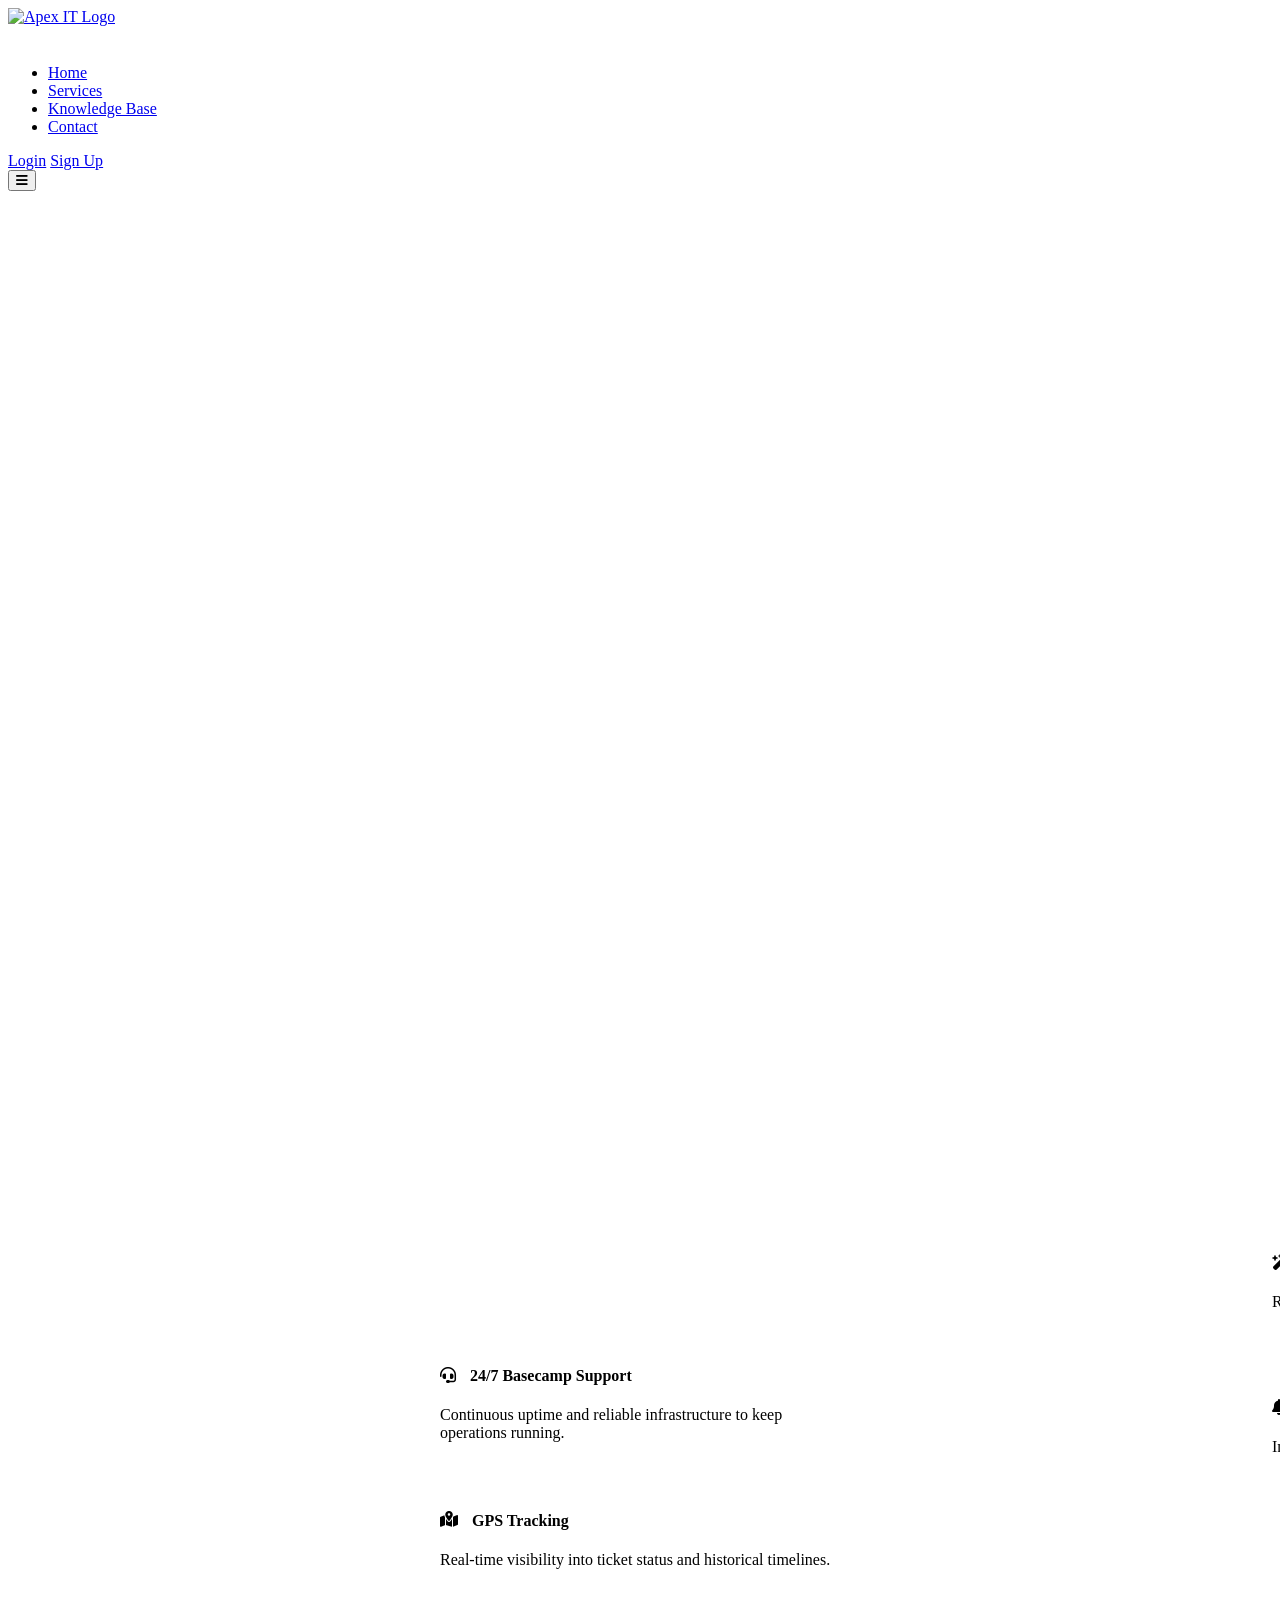
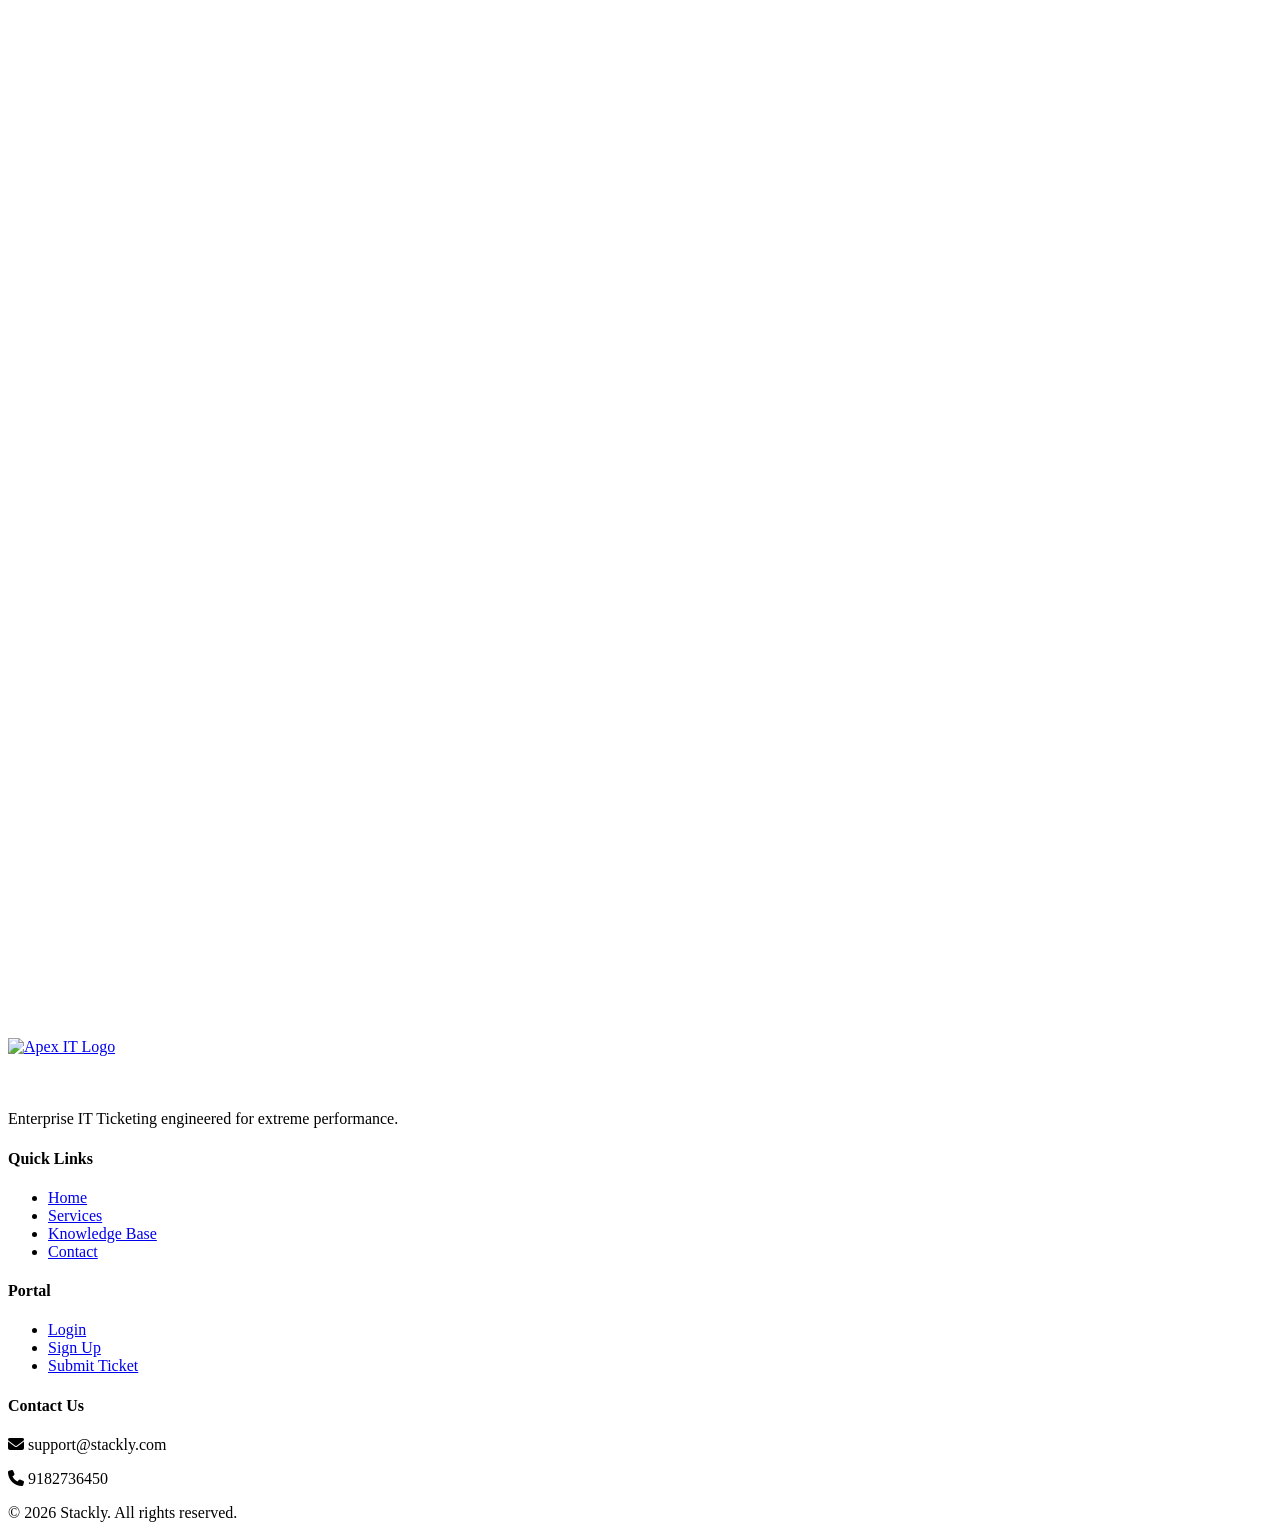
==== index.html @ f5ea6207 "Add files via upload" ====
<!DOCTYPE html>
<html lang="en">
<head>
  <meta charset="UTF-8">
  <meta name="viewport" content="width=device-width, initial-scale=1.0">
  <meta name="description" content="Apex IT - Extreme IT Support Ticketing Tool">
  <title>Apex IT Ticketing | Action Command Center</title>
  
  <link rel="stylesheet" href="https://cdnjs.cloudflare.com/ajax/libs/font-awesome/6.4.0/css/all.min.css">
  <link href="https://unpkg.com/aos@2.3.1/dist/aos.css" rel="stylesheet">
  <link rel="stylesheet" href="css/style.css">
</head>
<body>
  
  <div class="sports-background"></div>
  <div class="dynamic-lines"></div>

  <header>
    <div class="container nav-container">
      <nav>
        <a href="index.html" class="logo" style="display:flex; align-items:center;"><img src="assets/logo.webp" alt="Apex IT Logo" style="height: 40px; margin-right: 10px;"></a>
        
        <ul class="nav-links">
          <li><a href="index.html" class="active">Home</a></li>
          <li><a href="services.html">Services</a></li>
          <li><a href="knowledge-base.html">Knowledge Base</a></li>
          <li><a href="contact.html">Contact</a></li>
        </ul>
        
        <div class="nav-actions">
          <a href="login.html" class="btn btn-outline">Login</a>
          <a href="signup.html" class="btn btn-primary">Sign Up</a>
        </div>
        
        <button class="hamburger">
          <i class="fa-solid fa-bars"></i>
        </button>
      </nav>
    </div>
  </header>

  <main>
    <section class="hero" id="home">
      <div class="container">
        <div class="hero-content text-center" data-aos="zoom-in-up">
          <h1>Conquer Your<br>IT Issues.</h1>
          <p>Experience an adrenaline-fueled command center for your enterprise operations. Resolve problems faster, track assets at peak performance, and automate your workflows.</p>
          <div class="hero-btns">
            <a href="create-ticket.html" class="btn btn-primary">Raise Ticket</a>
            <a href="services.html" class="btn btn-outline">Explore</a>
          </div>
        </div>
      </div>
    </section>

    <section class="about" id="about">
      <div class="container">
        <h2 class="section-title" data-aos="fade-down">Platform Overview</h2>
        <div class="about-grid" style="display: grid; grid-template-columns: repeat(auto-fit, minmax(250px, 1fr)); gap: 2rem;">
          <div class="glass-card text-center" data-aos="flip-left" data-aos-delay="100">
            <i class="fa-solid fa-bug" style="font-size: 3rem; color: var(--secondary-accent); margin-bottom: 1rem;"></i>
            <h3>Incident Management</h3>
            <p>Rapidly log, track, and crush IT disruptions with intelligent routing.</p>
          </div>
          <div class="glass-card text-center" data-aos="flip-left" data-aos-delay="200">
            <i class="fa-solid fa-laptop-medical" style="font-size: 3rem; color: var(--secondary-accent); margin-bottom: 1rem;"></i>
            <h3>Service Requests</h3>
            <p>Streamline software and hardware requests through an automated catalog.</p>
          </div>
          <div class="glass-card text-center" data-aos="flip-left" data-aos-delay="300">
            <i class="fa-solid fa-server" style="font-size: 3rem; color: var(--secondary-accent); margin-bottom: 1rem;"></i>
            <h3>Asset Tracking</h3>
            <p>Maintain extreme visibility of your infrastructure and lifecycle.</p>
          </div>
          <div class="glass-card text-center" data-aos="flip-left" data-aos-delay="400">
            <i class="fa-solid fa-robot" style="font-size: 3rem; color: var(--secondary-accent); margin-bottom: 1rem;"></i>
            <h3>Automation</h3>
            <p>Automate repetitive tasks and focus on high-impact problem solving.</p>
          </div>
        </div>
      </div>
    </section>

    <section class="services" id="services">
      <div class="container">
        <h2 class="section-title" data-aos="fade-down">Core Services</h2>
        <div class="services-grid" style="display: grid; grid-template-columns: repeat(auto-fit, minmax(300px, 1fr)); gap: 2rem;">
          <div class="glass-card" data-aos="zoom-in-up" data-aos-delay="100">
            <h3><i class="fa-solid fa-ticket text-action"></i> Incident Tickets</h3>
            <p>Report and crush unexpected IT service disruptions efficiently.</p>
            <a href="404.html" class="btn btn-outline" style="margin-top: 1.5rem; padding: 0.5rem 1rem; font-size: 0.8rem;">Details</a>
          </div>
          <div class="glass-card" data-aos="zoom-in-up" data-aos-delay="200">
            <h3><i class="fa-solid fa-box-open text-action"></i> Service Requests</h3>
            <p>Request new gear, software, or access permissions seamlessly.</p>
            <a href="404.html" class="btn btn-outline" style="margin-top: 1.5rem; padding: 0.5rem 1rem; font-size: 0.8rem;">Details</a>
          </div>
          <div class="glass-card" data-aos="zoom-in-up" data-aos-delay="300">
            <h3><i class="fa-solid fa-triangle-exclamation text-action"></i> Problem Management</h3>
            <p>Identify root causes of incidents and prevent recurring wipeouts.</p>
            <a href="404.html" class="btn btn-outline" style="margin-top: 1.5rem; padding: 0.5rem 1rem; font-size: 0.8rem;">Details</a>
          </div>
          <div class="glass-card" data-aos="zoom-in-up" data-aos-delay="400">
            <h3><i class="fa-solid fa-code-branch text-action"></i> Change Management</h3>
            <p>Control the lifecycle of all changes with minimal disruption.</p>
            <a href="404.html" class="btn btn-outline" style="margin-top: 1.5rem; padding: 0.5rem 1rem; font-size: 0.8rem;">Details</a>
          </div>
          <div class="glass-card" data-aos="zoom-in-up" data-aos-delay="500">
            <h3><i class="fa-solid fa-desktop text-action"></i> Asset Management</h3>
            <p>Track hardware, software licenses, and their extreme lifecycle status.</p>
            <a href="404.html" class="btn btn-outline" style="margin-top: 1.5rem; padding: 0.5rem 1rem; font-size: 0.8rem;">Details</a>
          </div>
          <div class="glass-card" data-aos="zoom-in-up" data-aos-delay="600">
            <h3><i class="fa-solid fa-book-open text-action"></i> Knowledge Base</h3>
            <p>Empower users with self-service guides and troubleshooting steps.</p>
            <a href="knowledge-base.html" class="btn btn-outline" style="margin-top: 1.5rem; padding: 0.5rem 1rem; font-size: 0.8rem;">Details</a>
          </div>
        </div>
      </div>
    </section>

    <section class="workflow" id="workflow">
      <div class="container">
        <h2 class="section-title" data-aos="fade-down">Ticket Lifecycle</h2>
        <div class="workflow-timeline" style="display: flex; justify-content: space-between; align-items: center; flex-wrap: wrap; position: relative;" data-aos="zoom-in">
          <style>
            .step { text-align: center; flex: 1; min-width: 120px; margin: 1rem 0; z-index: 1; }
            .step-icon { width: 70px; height: 70px; background: var(--bg-dark); border-radius: 5px; display: flex; align-items: center; justify-content: center; margin: 0 auto 1rem; font-size: 1.8rem; border: 3px solid var(--primary-action); transition: var(--transition); transform: rotate(45deg); color: var(--secondary-accent); }
            .step-icon i { transform: rotate(-45deg); }
            .step:hover .step-icon { background: var(--primary-action); color: #fff; transform: rotate(0deg); border-radius: 50%; }
            .step:hover .step-icon i { transform: rotate(0deg); }
            .workflow-line { position: absolute; top: 35px; left: 5%; right: 5%; height: 4px; background: var(--glass-border); z-index: 0; }
            @media (max-width: 768px) { .workflow-line { display: none; } }
          </style>
          <div class="workflow-line"></div>
          
          <div class="step" data-aos="fade-right" data-aos-delay="100">
            <div class="step-icon"><i class="fa-solid fa-user"></i></div>
            <h4>User</h4>
          </div>
          <div class="step" data-aos="fade-right" data-aos-delay="200">
            <div class="step-icon"><i class="fa-solid fa-plus"></i></div>
            <h4>Created</h4>
          </div>
          <div class="step" data-aos="fade-right" data-aos-delay="300">
            <div class="step-icon"><i class="fa-solid fa-user-check"></i></div>
            <h4>Assigned</h4>
          </div>
          <div class="step" data-aos="fade-right" data-aos-delay="400">
            <div class="step-icon"><i class="fa-solid fa-spinner"></i></div>
            <h4>In Progress</h4>
          </div>
          <div class="step" data-aos="fade-right" data-aos-delay="500">
            <div class="step-icon"><i class="fa-solid fa-check-double"></i></div>
            <h4>Resolved</h4>
          </div>
          <div class="step" data-aos="fade-right" data-aos-delay="600">
            <div class="step-icon"><i class="fa-solid fa-door-closed"></i></div>
            <h4>Closed</h4>
          </div>
        </div>
      </div>
    </section>

    <section class="why-choose" id="features">
      <div class="container">
        <h2 class="section-title" data-aos="fade-down">Why Apex IT?</h2>
        <div style="display: grid; grid-template-columns: repeat(auto-fit, minmax(300px, 1fr)); gap: 2rem;">
          <div class="glass-card" data-aos="slide-right">
            <h4><i class="fa-solid fa-bolt text-action" style="margin-right: 10px;"></i> Light-Speed Resolution</h4>
            <p>Smart routing ensures tickets reach the right expert immediately.</p>
          </div>
          <div class="glass-card" data-aos="slide-up" data-aos-delay="100">
            <h4><i class="fa-solid fa-headset text-action" style="margin-right: 10px;"></i> 24/7 Basecamp Support</h4>
            <p>Continuous uptime and reliable infrastructure to keep operations running.</p>
          </div>
          <div class="glass-card" data-aos="slide-left" data-aos-delay="200">
            <h4><i class="fa-solid fa-wand-magic-sparkles text-action" style="margin-right: 10px;"></i> Smart Automation</h4>
            <p>Rule-based triggers to automate approvals and routine tasks.</p>
          </div>
          <div class="glass-card" data-aos="slide-right">
            <h4><i class="fa-solid fa-shield-halved text-action" style="margin-right: 10px;"></i> Bulletproof Data</h4>
            <p>Enterprise-grade encryption and compliance with privacy standards.</p>
          </div>
          <div class="glass-card" data-aos="slide-up" data-aos-delay="100">
            <h4><i class="fa-solid fa-map-location-dot text-action" style="margin-right: 10px;"></i> GPS Tracking</h4>
            <p>Real-time visibility into ticket status and historical timelines.</p>
          </div>
          <div class="glass-card" data-aos="slide-left" data-aos-delay="200">
            <h4><i class="fa-solid fa-bell text-action" style="margin-right: 10px;"></i> Action Alerts</h4>
            <p>Instant alerts via email or portal when ticket status changes.</p>
          </div>
        </div>
      </div>
    </section>

    <section class="statistics" id="stats">
      <div class="container">
        <div class="glass-card" data-aos="zoom-in" style="background: linear-gradient(135deg, rgba(255, 69, 0, 0.4), rgba(0, 191, 255, 0.2)); text-align: center; border: 2px solid var(--primary-action);">
          <div style="display: grid; grid-template-columns: repeat(auto-fit, minmax(200px, 1fr)); gap: 2rem;">
            <div data-aos="flip-up" data-aos-delay="100">
              <h2 style="font-size: 3.5rem; margin-bottom: 0; color: #fff;">50k+</h2>
              <p style="color: #fff; font-weight: 700;">Tickets Crushed</p>
            </div>
            <div data-aos="flip-up" data-aos-delay="200">
              <h2 style="font-size: 3.5rem; margin-bottom: 0; color: #fff;">10k+</h2>
              <p style="color: #fff; font-weight: 700;">Active Athletes (Users)</p>
            </div>
            <div data-aos="flip-up" data-aos-delay="300">
              <h2 style="font-size: 3.5rem; margin-bottom: 0; color: #fff;">99%</h2>
              <p style="color: #fff; font-weight: 700;">SLA Success</p>
            </div>
            <div data-aos="flip-up" data-aos-delay="400">
              <h2 style="font-size: 3.5rem; margin-bottom: 0; color: #fff;">500+</h2>
              <p style="color: #fff; font-weight: 700;">Companies Enrolled</p>
            </div>
          </div>
        </div>
      </div>
    </section>

    <section class="contact-cta" id="contact">
      <div class="container">
        <div class="glass-card text-center" data-aos="fade-up">
          <h2 style="color: var(--text-light); margin-bottom: 1rem;">Ready for the Drop?</h2>
          <p style="margin-bottom: 2rem;">Our command center is standing by to assist you with any IT inquiries.</p>
          <a href="contact.html" class="btn btn-primary" style="padding: 1.2rem 2.5rem; font-size: 1.1rem;">Contact Support</a>
        </div>
      </div>
    </section>
    <!-- New Sections (Testimonials, Integrations, FAQ) -->
    <section class="testimonials" id="testimonials">
      <div class="container">
        <h2 class="section-title" data-aos="fade-down">Field Reports</h2>
        <div style="display: grid; grid-template-columns: repeat(auto-fit, minmax(300px, 1fr)); gap: 2rem;">
          <div class="glass-card testimonial-card" data-aos="zoom-in" data-aos-delay="100">
            <div class="stars"><i class="fa-solid fa-star"></i><i class="fa-solid fa-star"></i><i class="fa-solid fa-star"></i><i class="fa-solid fa-star"></i><i class="fa-solid fa-star"></i></div>
            <p>"Apex Command Center drastically reduced our hardware provisioning time. The automated routing is incredibly sharp."</p>
            <div class="testimonial-author">
              <div class="author-avatar">JD</div>
              <div class="author-info">
                <h4>Jane Doe</h4>
                <p>CTO, Alpine Enterprises</p>
              </div>
            </div>
          </div>
          <div class="glass-card testimonial-card" data-aos="zoom-in" data-aos-delay="200">
            <div class="stars"><i class="fa-solid fa-star"></i><i class="fa-solid fa-star"></i><i class="fa-solid fa-star"></i><i class="fa-solid fa-star"></i><i class="fa-solid fa-star"></i></div>
            <p>"We handle 500+ daily tickets. This platform's extreme visibility and rapid SLA alerts saved us from major outages."</p>
            <div class="testimonial-author">
              <div class="author-avatar">MS</div>
              <div class="author-info">
                <h4>Mike Smith</h4>
                <p>IT Director, Peak Solutions</p>
              </div>
            </div>
          </div>
        </div>
      </div>
    </section>

    <section class="integrations text-center" id="integrations">
      <div class="container">
        <h2 class="section-title" data-aos="fade-down">Supported Gear</h2>
        <p data-aos="fade-up" style="color: #aaa; margin-bottom: 2rem;">Seamlessly tracking and integrating with your entire tech stack.</p>
        <div class="integrations-scroll" data-aos="zoom-in-up">
          <div class="integration-item"><i class="fa-brands fa-windows"></i> Windows</div>
          <div class="integration-item"><i class="fa-brands fa-apple"></i> macOS</div>
          <div class="integration-item"><i class="fa-brands fa-linux"></i> Linux</div>
          <div class="integration-item"><i class="fa-brands fa-aws"></i> AWS</div>
          <div class="integration-item"><i class="fa-solid fa-network-wired"></i> Cisco</div>
        </div>
      </div>
    </section>

    <section class="faq" id="faq">
      <div class="container" style="max-width: 800px;">
        <h2 class="section-title" data-aos="fade-down">Intel & Briefings (FAQ)</h2>
        <div class="faq-list" data-aos="fade-up">
          <div class="faq-item">
            <button class="faq-question">How fast is the SLA response time? <i class="fa-solid fa-plus faq-icon"></i></button>
            <div class="faq-answer">
              <p style="padding-top: 1rem;">Critical priority tickets trigger immediate alerts with a mandatory 15-minute response SLA. Normal tickets guarantee a 4-hour response.</p>
            </div>
          </div>
          <div class="faq-item">
            <button class="faq-question">Can employees submit tickets without logging in? <i class="fa-solid fa-plus faq-icon"></i></button>
            <div class="faq-answer">
              <p style="padding-top: 1rem;">Security is our top priority. All field agents and employees must authenticate via the portal before transmitting a service request.</p>
            </div>
          </div>
          <div class="faq-item">
            <button class="faq-question">Does it support automated asset discovery? <i class="fa-solid fa-plus faq-icon"></i></button>
            <div class="faq-answer">
              <p style="padding-top: 1rem;">Yes, the platform integrates natively with AD and leading MDM solutions to keep your hardware and software inventory in perfect sync.</p>
            </div>
          </div>
        </div>
      </div>
    </section>
  </main>

  <footer>
    <div class="container">
      <div class="footer-content">
        <div class="footer-col">
          <a href="index.html" class="logo" style="margin-bottom: 1rem; display: inline-flex; align-items:center;"><img src="assets/logo.webp" alt="Apex IT Logo" style="height: 40px; margin-right: 10px;"> </a>
          <p>Enterprise IT Ticketing engineered for extreme performance.</p>
        </div>
        <div class="footer-col">
          <h4>Quick Links</h4>
          <ul>
            <li><a href="index.html">Home</a></li>
            <li><a href="services.html">Services</a></li>
            <li><a href="knowledge-base.html">Knowledge Base</a></li>
            <li><a href="contact.html">Contact</a></li>
          </ul>
        </div>
        <div class="footer-col">
          <h4>Portal</h4>
          <ul>
            <li><a href="404.html">Login</a></li>
            <li><a href="404.html">Sign Up</a></li>
            <li><a href="404.html">Submit Ticket</a></li>
          </ul>
        </div>
        <div class="footer-col">
          <h4>Contact Us</h4>
          <p><i class="fa-solid fa-envelope"></i> support@stackly.com</p>
          <p><i class="fa-solid fa-phone"></i> 9182736450</p>
        </div>
      </div>
      <div class="footer-bottom">
        &copy; 2026 Stackly. All rights reserved.
      </div>
    </div>
  </footer>

  <script src="https://unpkg.com/aos@2.3.1/dist/aos.js"></script>
  <script src="js/main.js"></script>
</body>
</html>
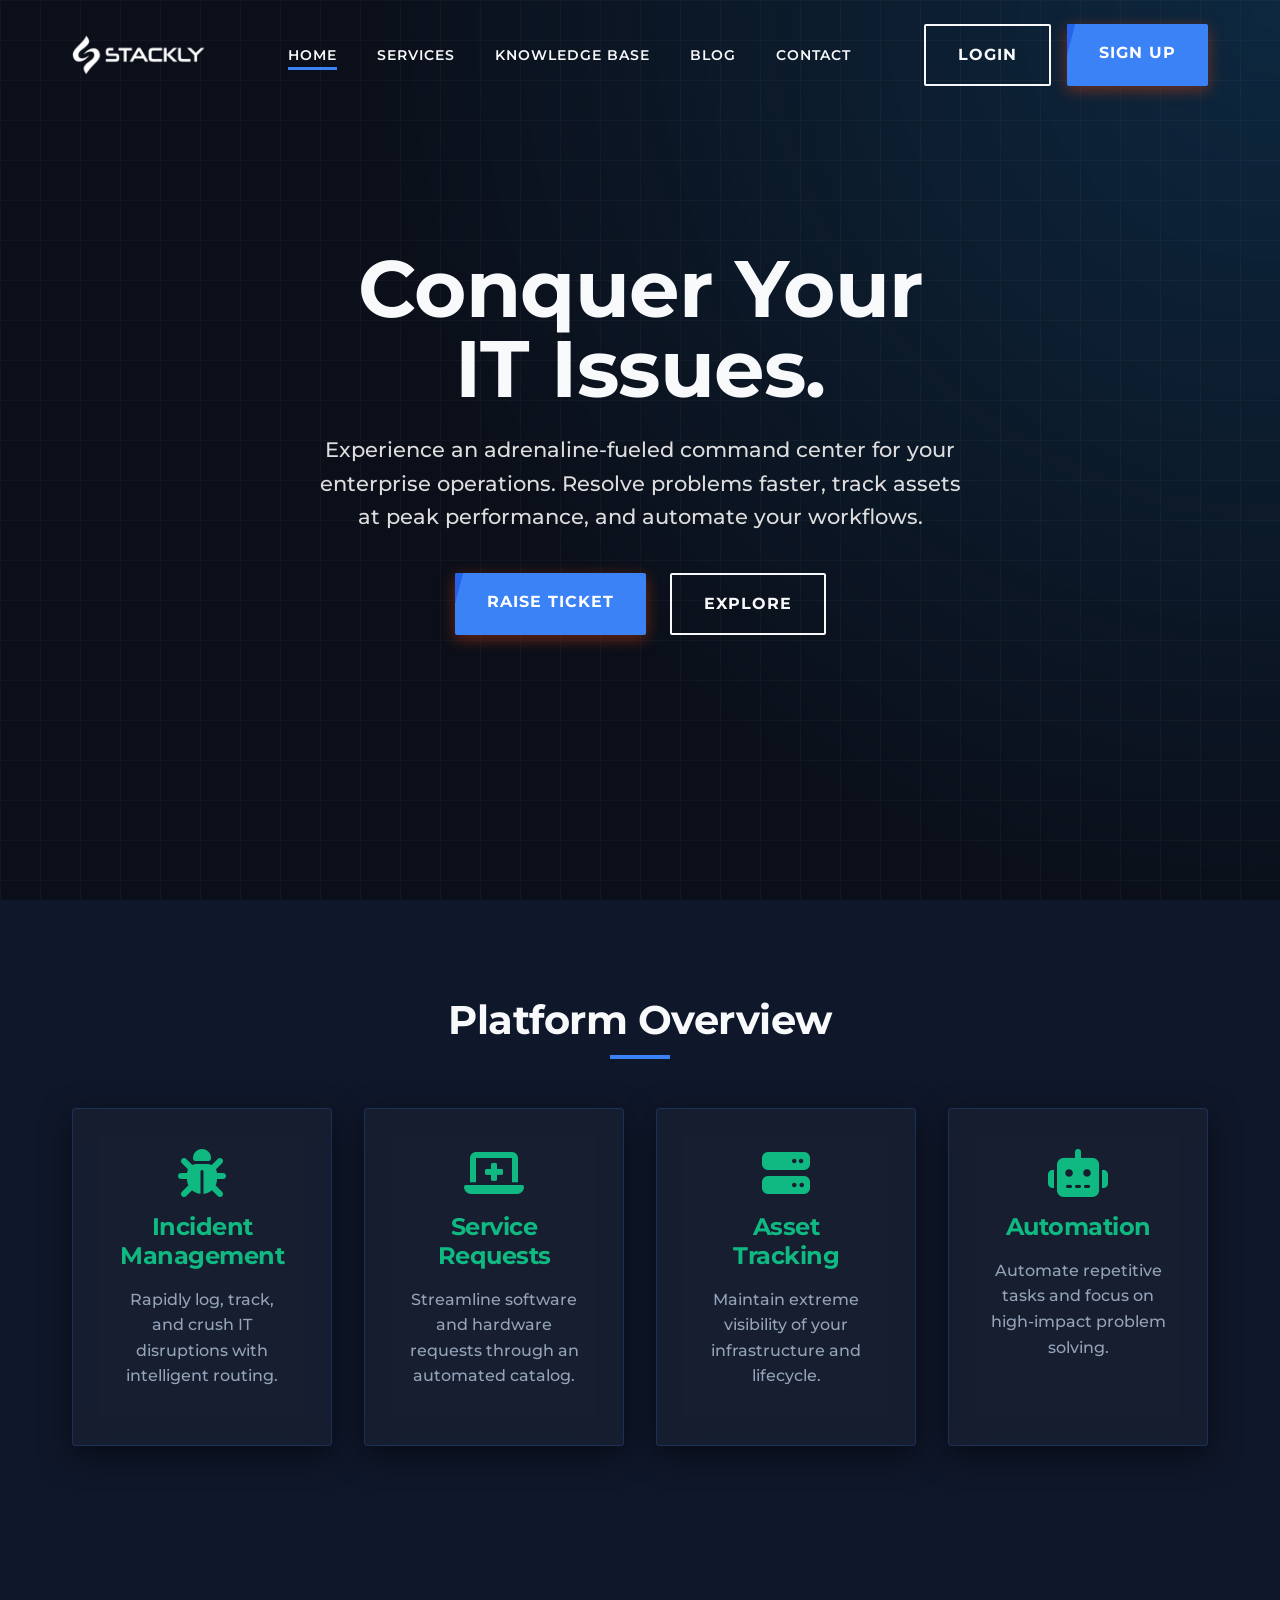
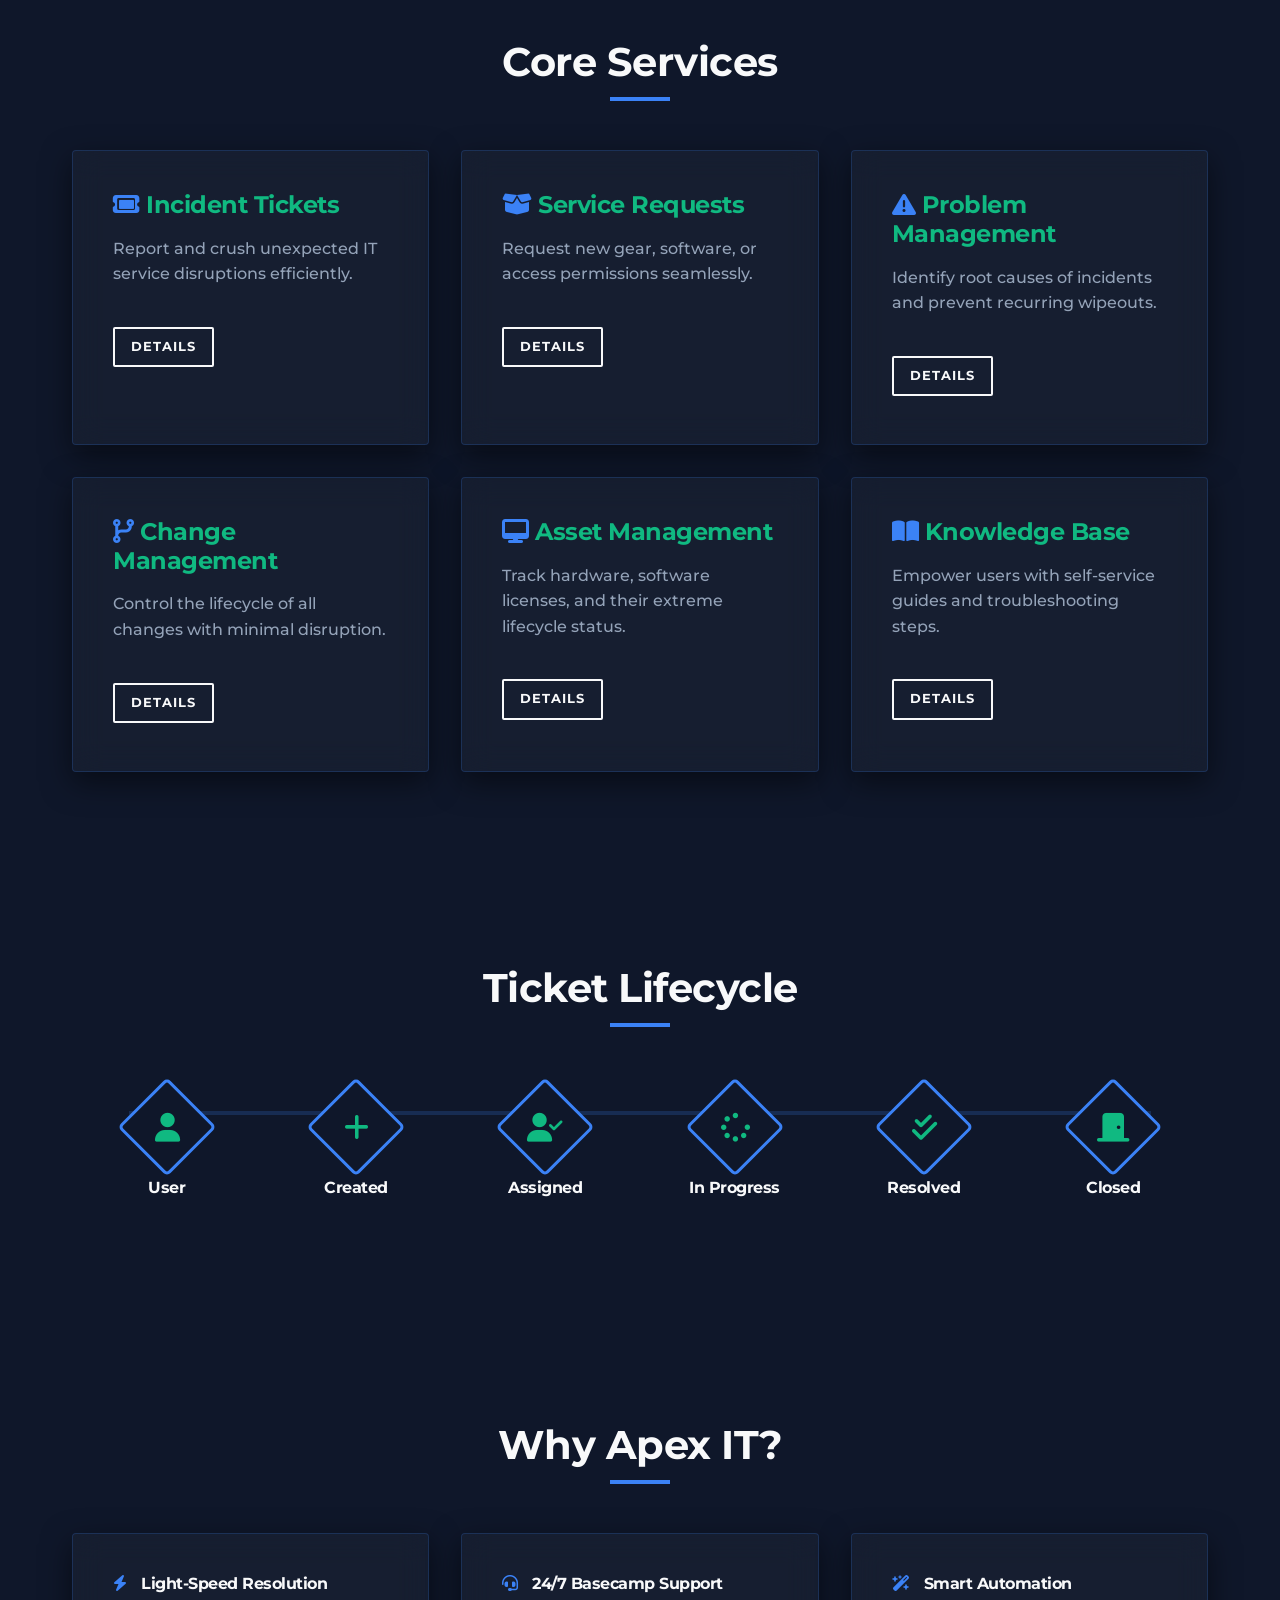
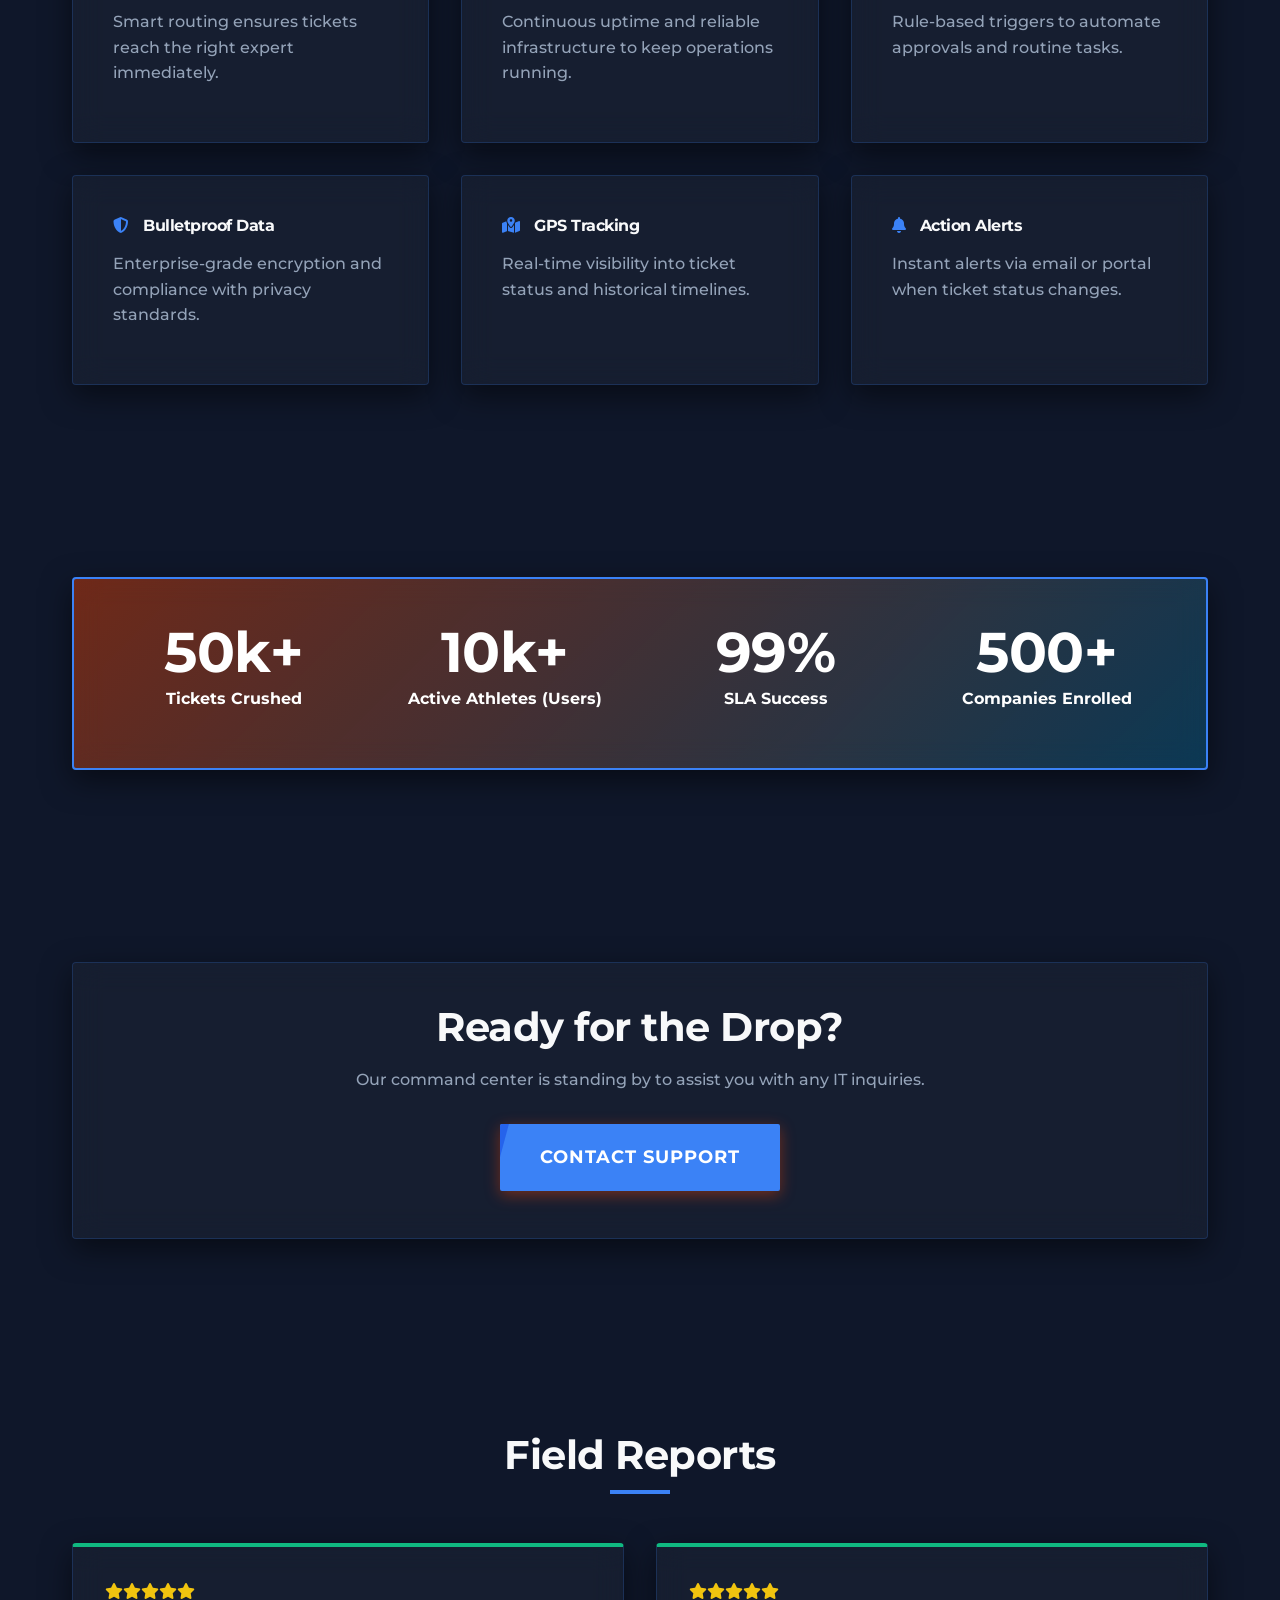
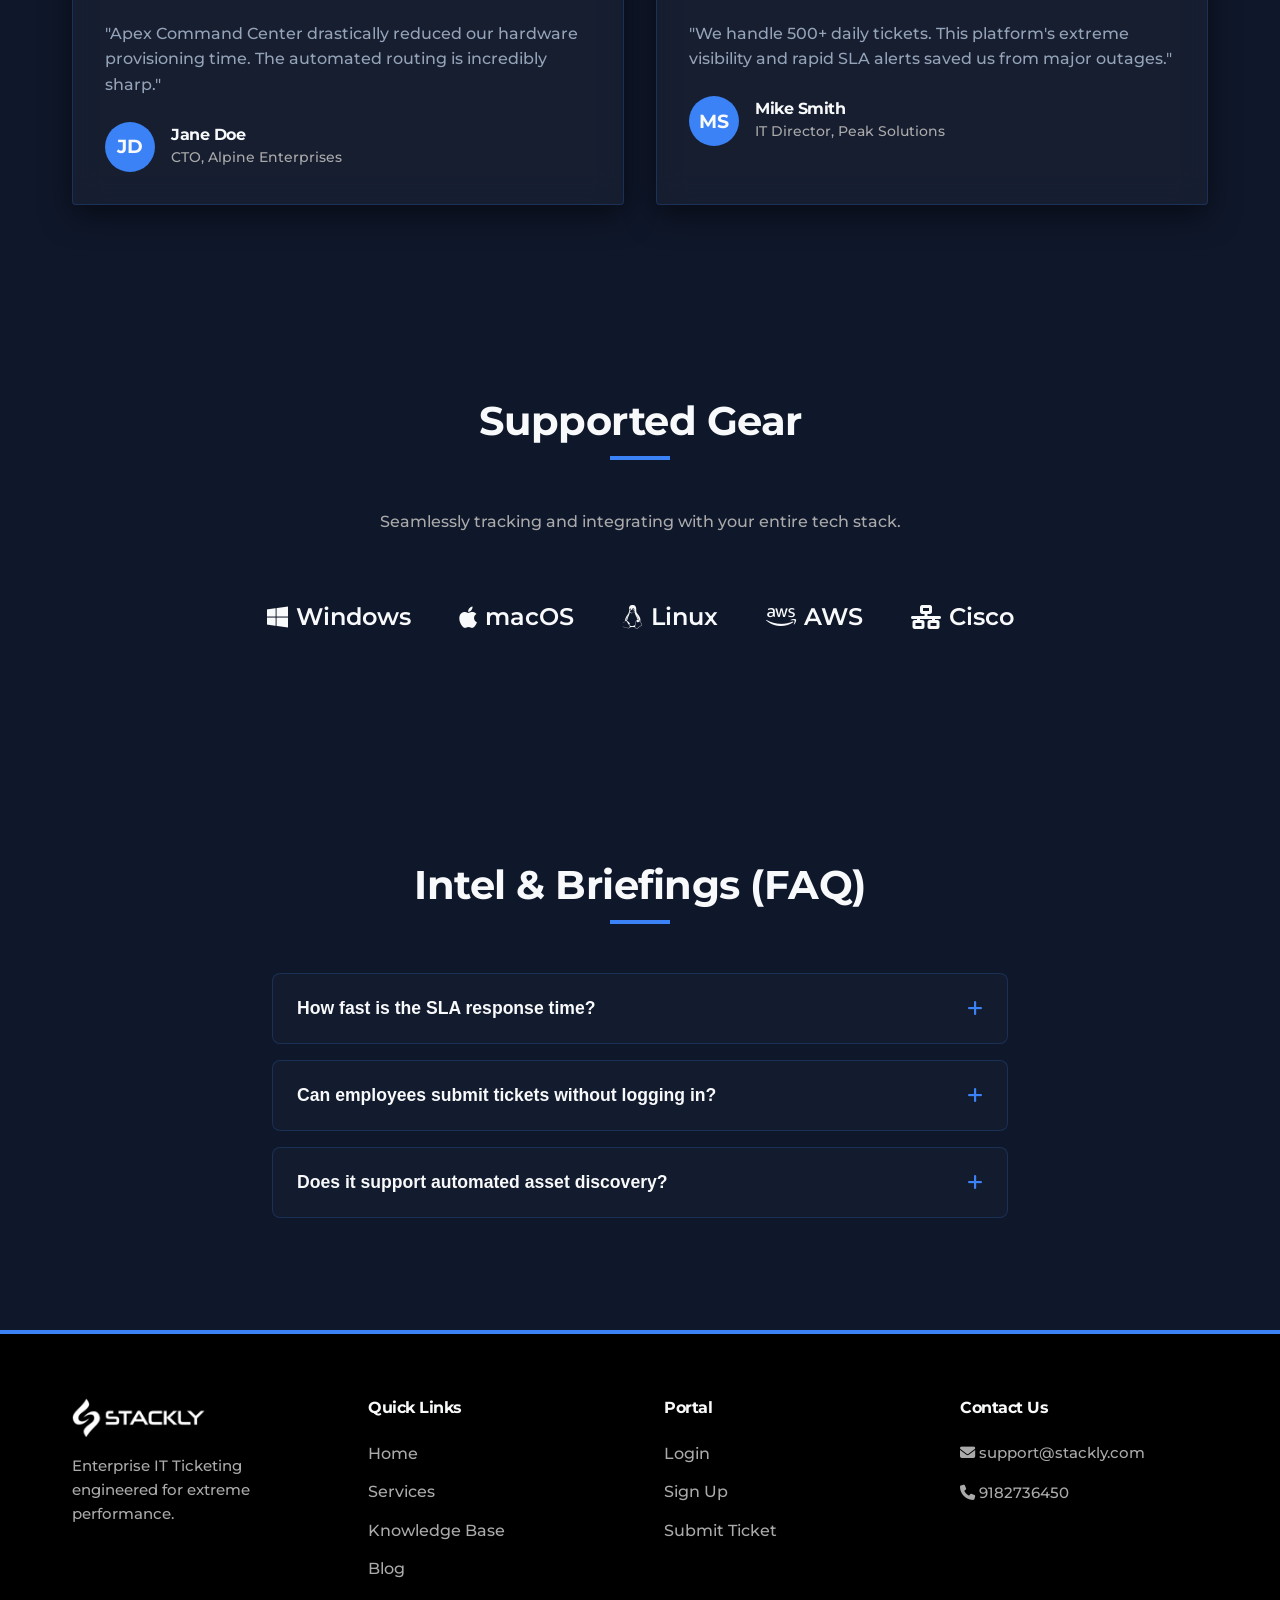
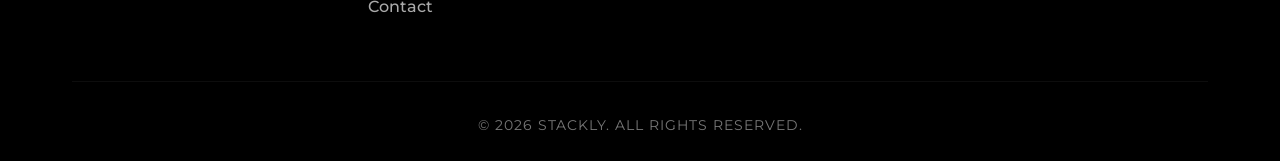
==== commit 7b4dcc7a: "Add files via upload" ====
--- a/index.html
+++ b/index.html
@@ -24,6 +24,7 @@
           <li><a href="index.html" class="active">Home</a></li>
           <li><a href="services.html">Services</a></li>
           <li><a href="knowledge-base.html">Knowledge Base</a></li>
+          <li><a href="blog.html">Blog</a></li>
           <li><a href="contact.html">Contact</a></li>
         </ul>
         
@@ -46,8 +47,8 @@
           <h1>Conquer Your<br>IT Issues.</h1>
           <p>Experience an adrenaline-fueled command center for your enterprise operations. Resolve problems faster, track assets at peak performance, and automate your workflows.</p>
           <div class="hero-btns">
-            <a href="create-ticket.html" class="btn btn-primary">Raise Ticket</a>
-            <a href="services.html" class="btn btn-outline">Explore</a>
+            <a href="404.html" class="btn btn-primary">Raise Ticket</a>
+            <a href="404.html" class="btn btn-outline">Explore</a>
           </div>
         </div>
       </div>
@@ -313,7 +314,8 @@
             <li><a href="index.html">Home</a></li>
             <li><a href="services.html">Services</a></li>
             <li><a href="knowledge-base.html">Knowledge Base</a></li>
-            <li><a href="contact.html">Contact</a></li>
+          <li><a href="blog.html">Blog</a></li>
+          <li><a href="contact.html">Contact</a></li>
           </ul>
         </div>
         <div class="footer-col">
@@ -341,3 +343,5 @@
 </body>
 </html>
 
+
+
--- a/css/style.css
+++ b/css/style.css
@@ -0,0 +1,822 @@
+@import url('https://fonts.googleapis.com/css2?family=Montserrat:ital,wght@0,300;0,400;0,500;0,600;0,700;0,800;0,900;1,700&display=swap');
+
+:root {
+  --primary-action: #3B82F6; /* Professional Tech Blue */
+  --primary-hover: #2563EB;
+  --secondary-accent: #10B981; /* Emerald Green */
+  --bg-dark: #0F172A; /* Slate 900 */
+  --bg-darker: #0B0F19; /* Darker Slate */
+  --text-light: #F8F9FA;
+  --text-muted: #94A3B8; /* Slate 400 */
+  
+  --glass-bg: rgba(255, 255, 255, 0.03);
+  --glass-border: rgba(59, 130, 246, 0.2);
+  --glass-shadow: 0 10px 30px 0 rgba(0, 0, 0, 0.5);
+  
+  --transition: all 0.3s cubic-bezier(0.25, 0.8, 0.25, 1);
+}
+
+* {
+  margin: 0;
+  padding: 0;
+  box-sizing: border-box;
+}
+
+html {
+  scroll-behavior: smooth;
+  font-size: 16px;
+  overflow-x: hidden;
+}
+
+body {
+  font-family: 'Montserrat', sans-serif;
+  background-color: var(--bg-dark);
+  color: var(--text-light);
+  line-height: 1.6;
+  overflow-x: hidden;
+  position: relative;
+  min-height: 100vh;
+  display: flex;
+  flex-direction: column;
+}
+
+/* Background Effects */
+.sports-background {
+  position: fixed;
+  top: 0;
+  left: 0;
+  width: 100%;
+  height: 100%;
+  z-index: -2;
+  background: radial-gradient(circle at top right, rgba(0, 191, 255, 0.1) 0%, var(--bg-darker) 60%);
+}
+
+/* Subtle Tech Grid to replace dynamic lines */
+.dynamic-lines {
+  position: fixed;
+  top: 0;
+  left: 0;
+  width: 100%;
+  height: 100%;
+  z-index: -1;
+  pointer-events: none;
+  opacity: 0.03;
+  background-image: 
+    linear-gradient(rgba(255, 255, 255, 1) 1px, transparent 1px),
+    linear-gradient(90deg, rgba(255, 255, 255, 1) 1px, transparent 1px);
+  background-size: 40px 40px;
+}
+
+/* Typography */
+h1, h2, h3, h4, h5, h6 {
+  font-weight: 700;
+  line-height: 1.2;
+  margin-bottom: 1rem;
+  letter-spacing: -0.5px;
+}
+
+h1 { 
+  font-size: 3.5rem; 
+  color: var(--text-light);
+}
+h2 { 
+  font-size: 2.5rem; 
+  color: var(--text-light); 
+}
+h3 { font-size: 1.5rem; color: var(--secondary-accent); }
+p { margin-bottom: 1rem; color: var(--text-muted); font-weight: 500; }
+
+/* Utilities */
+.container {
+  width: 100%;
+  max-width: 1200px;
+  margin: 0 auto;
+  padding: 0 2rem;
+}
+
+.text-center { text-align: center; }
+.mt-4 { margin-top: 2rem; }
+.mb-4 { margin-bottom: 2rem; }
+.text-action { color: var(--primary-action); }
+
+.grid-2-col {
+  display: grid;
+  grid-template-columns: 1fr 1fr;
+  gap: 1rem;
+}
+
+.grid-2-1-col {
+  display: grid;
+  grid-template-columns: 2fr 1fr;
+  gap: 1.5rem;
+}
+
+/* Glassmorphism / Cards */
+.glass-card {
+  background: var(--glass-bg);
+  backdrop-filter: blur(15px);
+  -webkit-backdrop-filter: blur(15px);
+  border: 1px solid var(--glass-border);
+  border-radius: 4px; /* Sharper edges for extreme feel */
+  padding: 2.5rem;
+  box-shadow: var(--glass-shadow);
+  transition: var(--transition);
+  position: relative;
+  overflow: hidden;
+}
+
+.glass-card::before {
+  content: '';
+  position: absolute;
+  top: 0;
+  left: 0;
+  width: 4px;
+  height: 100%;
+  background: var(--primary-action);
+  transform: scaleY(0);
+  transition: transform 0.3s ease;
+  transform-origin: bottom;
+}
+
+.glass-card:hover {
+  transform: translateY(-8px) scale(1.02);
+  border-color: var(--primary-action);
+  box-shadow: 0 15px 45px 0 rgba(255, 69, 0, 0.15);
+}
+
+.glass-card:hover::before {
+  transform: scaleY(1);
+  transform-origin: top;
+}
+
+/* Buttons */
+.btn {
+  display: inline-block;
+  padding: 1rem 2rem;
+  border-radius: 2px; /* Sharp corners */
+  font-weight: 700;
+  text-transform: uppercase;
+  text-decoration: none;
+  cursor: pointer;
+  transition: var(--transition);
+  border: none;
+  font-family: 'Montserrat', sans-serif;
+  font-size: 1rem;
+  letter-spacing: 1px;
+  position: relative;
+  overflow: hidden;
+  z-index: 1;
+}
+
+.btn-primary {
+  background: var(--primary-action);
+  color: #fff;
+  box-shadow: 0 4px 15px rgba(255, 69, 0, 0.4);
+}
+
+.btn-primary::before {
+  content: '';
+  position: absolute;
+  top: 0;
+  left: -100%;
+  width: 100%;
+  height: 100%;
+  background: var(--primary-hover);
+  transition: all 0.4s ease;
+  z-index: -1;
+  transform: skewX(-15deg);
+}
+
+.btn-primary:hover::before {
+  left: 0;
+  transform: skewX(0deg);
+}
+
+.btn-primary:hover {
+  box-shadow: 0 8px 25px rgba(255, 69, 0, 0.6);
+  transform: translateY(-3px);
+}
+
+.btn-outline {
+  background: transparent;
+  color: var(--text-light);
+  border: 2px solid var(--text-light);
+}
+
+.btn-outline:hover {
+  background: var(--text-light);
+  color: var(--bg-dark);
+}
+
+/* Navbar */
+header {
+  position: fixed;
+  top: 0;
+  left: 0;
+  width: 100%;
+  z-index: 1000;
+  transition: var(--transition);
+  padding: 1.5rem 0;
+}
+
+header.sticky {
+  background: rgba(10, 10, 10, 0.95);
+  backdrop-filter: blur(15px);
+  padding: 1rem 0;
+  border-bottom: 2px solid var(--primary-action);
+  box-shadow: 0 10px 30px rgba(0,0,0,0.8);
+}
+
+nav {
+  display: flex;
+  justify-content: space-between;
+  align-items: center;
+}
+
+.logo {
+  font-size: 1.8rem;
+  font-weight: 900;
+  font-style: italic;
+  color: var(--text-light);
+  text-decoration: none;
+  display: flex;
+  align-items: center;
+  gap: 0.5rem;
+  text-transform: uppercase;
+}
+
+.logo i {
+  color: var(--primary-action);
+}
+
+.nav-links {
+  display: flex;
+  list-style: none;
+  gap: 2.5rem;
+}
+
+.nav-links a {
+  color: var(--text-light);
+  text-decoration: none;
+  font-weight: 600;
+  text-transform: uppercase;
+  font-size: 0.9rem;
+  letter-spacing: 1px;
+  transition: var(--transition);
+  position: relative;
+}
+
+.nav-links a::after {
+  content: '';
+  position: absolute;
+  width: 0;
+  height: 3px;
+  bottom: -6px;
+  left: 0;
+  background-color: var(--primary-action);
+  transition: var(--transition);
+}
+
+.nav-links a:hover::after, .nav-links a.active::after {
+  width: 100%;
+}
+
+.nav-links a:hover {
+  color: var(--primary-action);
+}
+
+.nav-actions {
+  display: flex;
+  gap: 1rem;
+}
+
+.hamburger {
+  display: none;
+  cursor: pointer;
+  background: transparent;
+  border: none;
+  color: var(--text-light);
+  font-size: 1.8rem;
+}
+
+/* Hero Section */
+.hero {
+  min-height: 100vh;
+  display: flex;
+  align-items: center;
+  padding-top: 80px;
+  position: relative;
+}
+
+.hero-content {
+  max-width: 800px;
+  margin: 0 auto;
+  text-align: center;
+}
+
+.hero h1 {
+  font-size: 5rem;
+  line-height: 1;
+  margin-bottom: 1.5rem;
+  color: var(--text-light);
+}
+
+.hero p {
+  font-size: 1.3rem;
+  margin-bottom: 2.5rem;
+  max-width: 650px;
+  color: #ddd;
+  margin-left: auto;
+  margin-right: auto;
+}
+
+.hero-btns {
+  display: flex;
+  justify-content: center;
+  flex-wrap: wrap;
+  gap: 1.5rem;
+}
+
+/* Sections General */
+section {
+  padding: 6rem 0;
+}
+
+.section-title {
+  text-align: center;
+  margin: 0 auto 4rem auto;
+  position: relative;
+  display: block;
+  width: fit-content;
+}
+
+.section-title::after {
+  content: '';
+  position: absolute;
+  bottom: -15px;
+  left: 50%;
+  transform: translateX(-50%);
+  width: 60px;
+  height: 4px;
+  background: var(--primary-action);
+}
+
+/* Forms */
+.form-group {
+  margin-bottom: 1.8rem;
+  text-align: left;
+}
+
+.form-group label {
+  display: block;
+  margin-bottom: 0.5rem;
+  font-weight: 700;
+  color: var(--text-light);
+  text-transform: uppercase;
+  font-size: 0.85rem;
+  letter-spacing: 1px;
+}
+
+.form-control {
+  width: 100%;
+  padding: 1.2rem;
+  background: rgba(255, 255, 255, 0.05);
+  border: 1px solid rgba(255,255,255,0.1);
+  border-radius: 2px;
+  color: var(--text-light);
+  font-family: 'Montserrat', sans-serif;
+  transition: var(--transition);
+  font-size: 1rem;
+}
+
+.form-control:focus {
+  outline: none;
+  border-color: var(--primary-action);
+  background: rgba(255, 255, 255, 0.08);
+  box-shadow: 0 0 15px rgba(255, 69, 0, 0.2);
+}
+
+.form-control::placeholder {
+  color: rgba(255, 255, 255, 0.3);
+}
+
+select.form-control {
+  appearance: none;
+  background-image: url("data:image/svg+xml;charset=UTF-8,%3csvg xmlns='http://www.w3.org/2000/svg' viewBox='0 0 24 24' fill='none' stroke='white' stroke-width='2' stroke-linecap='round' stroke-linejoin='round'%3e%3cpolyline points='6 9 12 15 18 9'%3e%3c/polyline%3e%3c/svg%3e");
+  background-repeat: no-repeat;
+  background-position: right 1rem center;
+  background-size: 1em;
+}
+
+select.form-control option {
+  background-color: var(--bg-dark);
+  color: var(--text-light);
+}
+
+.error-msg {
+  color: #ff3b30;
+  font-size: 0.85rem;
+  margin-top: 0.5rem;
+  display: none;
+  font-weight: 600;
+}
+
+.form-group.error .form-control {
+  border-color: #ff3b30;
+}
+
+.form-group.error .error-msg {
+  display: block;
+}
+
+/* Testimonials */
+.testimonial-card {
+  padding: 2rem;
+  border-top: 4px solid var(--secondary-accent);
+}
+.testimonial-author {
+  display: flex;
+  align-items: center;
+  gap: 1rem;
+  margin-top: 1.5rem;
+}
+.author-avatar {
+  width: 50px;
+  height: 50px;
+  border-radius: 50%;
+  background: var(--primary-action);
+  display: flex;
+  align-items: center;
+  justify-content: center;
+  font-size: 1.2rem;
+  font-weight: bold;
+}
+.author-info h4 { margin-bottom: 0.2rem; }
+.author-info p { font-size: 0.85rem; color: #aaa; margin: 0; }
+.stars { color: #f1c40f; margin-bottom: 1rem; }
+
+/* Integrations */
+.integrations-scroll {
+  display: flex;
+  gap: 3rem;
+  justify-content: center;
+  flex-wrap: wrap;
+  padding: 2rem 0;
+  opacity: 0.7;
+}
+.integration-item {
+  display: flex;
+  align-items: center;
+  gap: 0.5rem;
+  font-size: 1.5rem;
+  font-weight: 600;
+  transition: var(--transition);
+}
+.integration-item:hover {
+  opacity: 1;
+  color: var(--primary-action);
+  transform: translateY(-5px);
+}
+
+/* FAQ */
+.faq-item {
+  background: rgba(255, 255, 255, 0.02);
+  border: 1px solid var(--glass-border);
+  border-radius: 8px;
+  margin-bottom: 1rem;
+  overflow: hidden;
+  transition: var(--transition);
+}
+.faq-item:hover { border-color: rgba(255, 69, 0, 0.3); }
+.faq-question {
+  width: 100%;
+  padding: 1.5rem;
+  display: flex;
+  justify-content: space-between;
+  align-items: center;
+  background: none;
+  border: none;
+  color: var(--text-light);
+  font-size: 1.1rem;
+  font-weight: 600;
+  cursor: pointer;
+  text-align: left;
+}
+.faq-icon {
+  transition: transform 0.3s ease;
+  color: var(--primary-action);
+}
+.faq-answer {
+  max-height: 0;
+  overflow: hidden;
+  transition: max-height 0.3s ease, padding 0.3s ease;
+  padding: 0 1.5rem;
+  color: #ddd;
+}
+.faq-item.active .faq-answer {
+  max-height: 500px;
+  padding: 0 1.5rem 1.5rem;
+}
+.faq-item.active .faq-icon {
+  transform: rotate(45deg);
+}
+
+/* Footer */
+footer {
+  background: #000;
+  padding: 4rem 0 1.5rem;
+  border-top: 4px solid var(--primary-action);
+  margin-top: auto;
+}
+
+.footer-content {
+  display: grid;
+  grid-template-columns: repeat(4, 1fr);
+  gap: 3rem;
+  margin-bottom: 3rem;
+}
+
+.footer-col h4 {
+  color: var(--text-light);
+  margin-bottom: 1.5rem;
+}
+
+.footer-col p {
+  font-size: 0.95rem;
+  color: #aaa;
+}
+
+.footer-col ul {
+  list-style: none;
+}
+
+.footer-col ul li {
+  margin-bottom: 0.8rem;
+}
+
+.footer-col ul li a {
+  color: #aaa;
+  text-decoration: none;
+  transition: var(--transition);
+  font-weight: 500;
+}
+
+.footer-col ul li a:hover {
+  color: var(--primary-action);
+  padding-left: 5px;
+}
+
+.footer-bottom {
+  text-align: center;
+  padding-top: 2rem;
+  border-top: 1px solid rgba(255, 255, 255, 0.05);
+  color: #777;
+  font-size: 0.9rem;
+  text-transform: uppercase;
+  letter-spacing: 1px;
+}
+
+/* Auth Pages Specific */
+.auth-section {
+  min-height: 100vh;
+  display: flex;
+  align-items: center;
+  justify-content: center;
+  padding: 120px 1rem 3rem;
+}
+
+.auth-card {
+  width: 100%;
+  max-width: 500px;
+  text-align: center;
+}
+
+/* Dashboards specific */
+.dashboard-container {
+  display: flex;
+  min-height: 100vh;
+  padding-top: 75px;
+}
+
+.sidebar {
+  width: 260px;
+  background: #000;
+  border-right: 1px solid rgba(255,255,255,0.05);
+  padding: 2rem 0;
+  position: fixed;
+  height: calc(100vh - 75px);
+  overflow-y: auto;
+}
+
+.sidebar-menu {
+  list-style: none;
+}
+
+.sidebar-menu li a {
+  display: flex;
+  align-items: center;
+  gap: 1rem;
+  padding: 1.2rem 2rem;
+  color: #aaa;
+  text-decoration: none;
+  transition: var(--transition);
+  border-left: 4px solid transparent;
+  font-weight: 600;
+  text-transform: uppercase;
+  font-size: 0.85rem;
+  letter-spacing: 1px;
+}
+
+.sidebar-menu li a:hover, .sidebar-menu li a.active {
+  color: #fff;
+  background: rgba(255, 69, 0, 0.1);
+  border-left-color: var(--primary-action);
+}
+
+.sidebar-menu li a i {
+  font-size: 1.2rem;
+  color: var(--primary-action);
+}
+
+.main-content {
+  flex: 1;
+  margin-left: 260px;
+  padding: 3rem;
+}
+
+.dashboard-header {
+  display: flex;
+  justify-content: space-between;
+  align-items: center;
+  margin-bottom: 2.5rem;
+}
+
+.stats-grid {
+  display: grid;
+  grid-template-columns: repeat(auto-fit, minmax(200px, 1fr));
+  gap: 2rem;
+  margin-bottom: 3rem;
+}
+
+.stat-card {
+  text-align: center;
+  padding: 2rem;
+}
+
+.stat-card i {
+  font-size: 2.5rem;
+  color: var(--secondary-accent);
+  margin-bottom: 1rem;
+}
+
+.stat-card h3 {
+  font-size: 3rem;
+  margin-bottom: 0.5rem;
+  color: #fff;
+}
+
+/* Badges */
+.badge {
+  padding: 0.4rem 1rem;
+  border-radius: 2px;
+  font-size: 0.8rem;
+  font-weight: 700;
+  text-transform: uppercase;
+  letter-spacing: 1px;
+  display: inline-block;
+}
+
+.badge-open { background: rgba(255, 69, 0, 0.2); color: var(--primary-action); border: 1px solid var(--primary-action); }
+.badge-progress { background: rgba(0, 191, 255, 0.2); color: var(--secondary-accent); border: 1px solid var(--secondary-accent); }
+.badge-resolved { background: rgba(46, 204, 113, 0.2); color: #2ecc71; border: 1px solid #2ecc71; }
+.badge-closed { background: rgba(255, 255, 255, 0.05); color: #aaa; border: 1px solid #555; }
+.badge-high { background: rgba(255, 0, 0, 0.2); color: #ff0000; border: 1px solid #ff0000; }
+
+table {
+  width: 100%;
+  border-collapse: collapse;
+  text-align: left;
+}
+
+th {
+  padding: 1.2rem 1rem;
+  color: #aaa;
+  text-transform: uppercase;
+  font-size: 0.85rem;
+  letter-spacing: 1px;
+  border-bottom: 2px solid rgba(255,255,255,0.1);
+}
+
+td {
+  padding: 1.2rem 1rem;
+  border-bottom: 1px solid rgba(255,255,255,0.05);
+  font-weight: 500;
+}
+
+tr:hover td {
+  background: rgba(255,255,255,0.02);
+}
+
+/* Responsive */
+@media (max-width: 768px) {
+  .nav-links, .nav-actions {
+    display: none;
+  }
+  
+  .hamburger {
+    display: block;
+  }
+
+  .hero h1 {
+    font-size: 3rem;
+  }
+
+  .glass-card {
+    padding: 1.5rem;
+  }
+
+  .sidebar {
+    transform: translateX(-100%);
+    z-index: 100;
+    transition: var(--transition);
+  }
+
+  .sidebar.open {
+    transform: translateX(0);
+  }
+
+  .main-content {
+    margin-left: 0;
+    padding: 1.5rem;
+  }
+
+  .nav-active {
+    position: fixed;
+    top: 75px;
+    left: 0;
+    width: 100%;
+    height: calc(100vh - 75px);
+    overflow-y: auto;
+    background: rgba(10, 10, 10, 0.98);
+    backdrop-filter: blur(15px);
+    flex-direction: column;
+    padding: 2rem;
+    gap: 1.5rem;
+    display: flex;
+    border-bottom: 2px solid var(--primary-action);
+    animation: slideDown 0.3s ease forwards;
+  }
+
+
+  .nav-active .nav-links, .nav-active .nav-actions {
+    display: flex;
+    flex-direction: column;
+    text-align: center;
+    width: 100%;
+  }
+
+  @keyframes slideDown {
+    from { opacity: 0; transform: translateY(-10px); }
+    to { opacity: 1; transform: translateY(0); }
+  }
+}
+
+@media (max-width: 992px) {
+  .grid-2-1-col {
+    grid-template-columns: 1fr;
+  }
+  .grid-2-col {
+    grid-template-columns: 1fr;
+  }
+  .footer-content {
+    grid-template-columns: repeat(2, 1fr);
+  }
+}
+
+@media (max-width: 768px) {
+  .footer-content {
+    grid-template-columns: 1fr;
+    text-align: center;
+  }
+}
+
+@media (max-width: 480px) {
+  .hero h1 {
+    font-size: 2.2rem;
+  }
+  .stat-card h3 {
+    font-size: 2rem;
+  }
+  section {
+    padding: 3rem 0;
+  }
+}
+
+.dashboard-section {
+  display: none;
+}
+
+.dashboard-section.active {
+  display: block;
+  animation: fadeIn 0.4s ease forwards;
+}
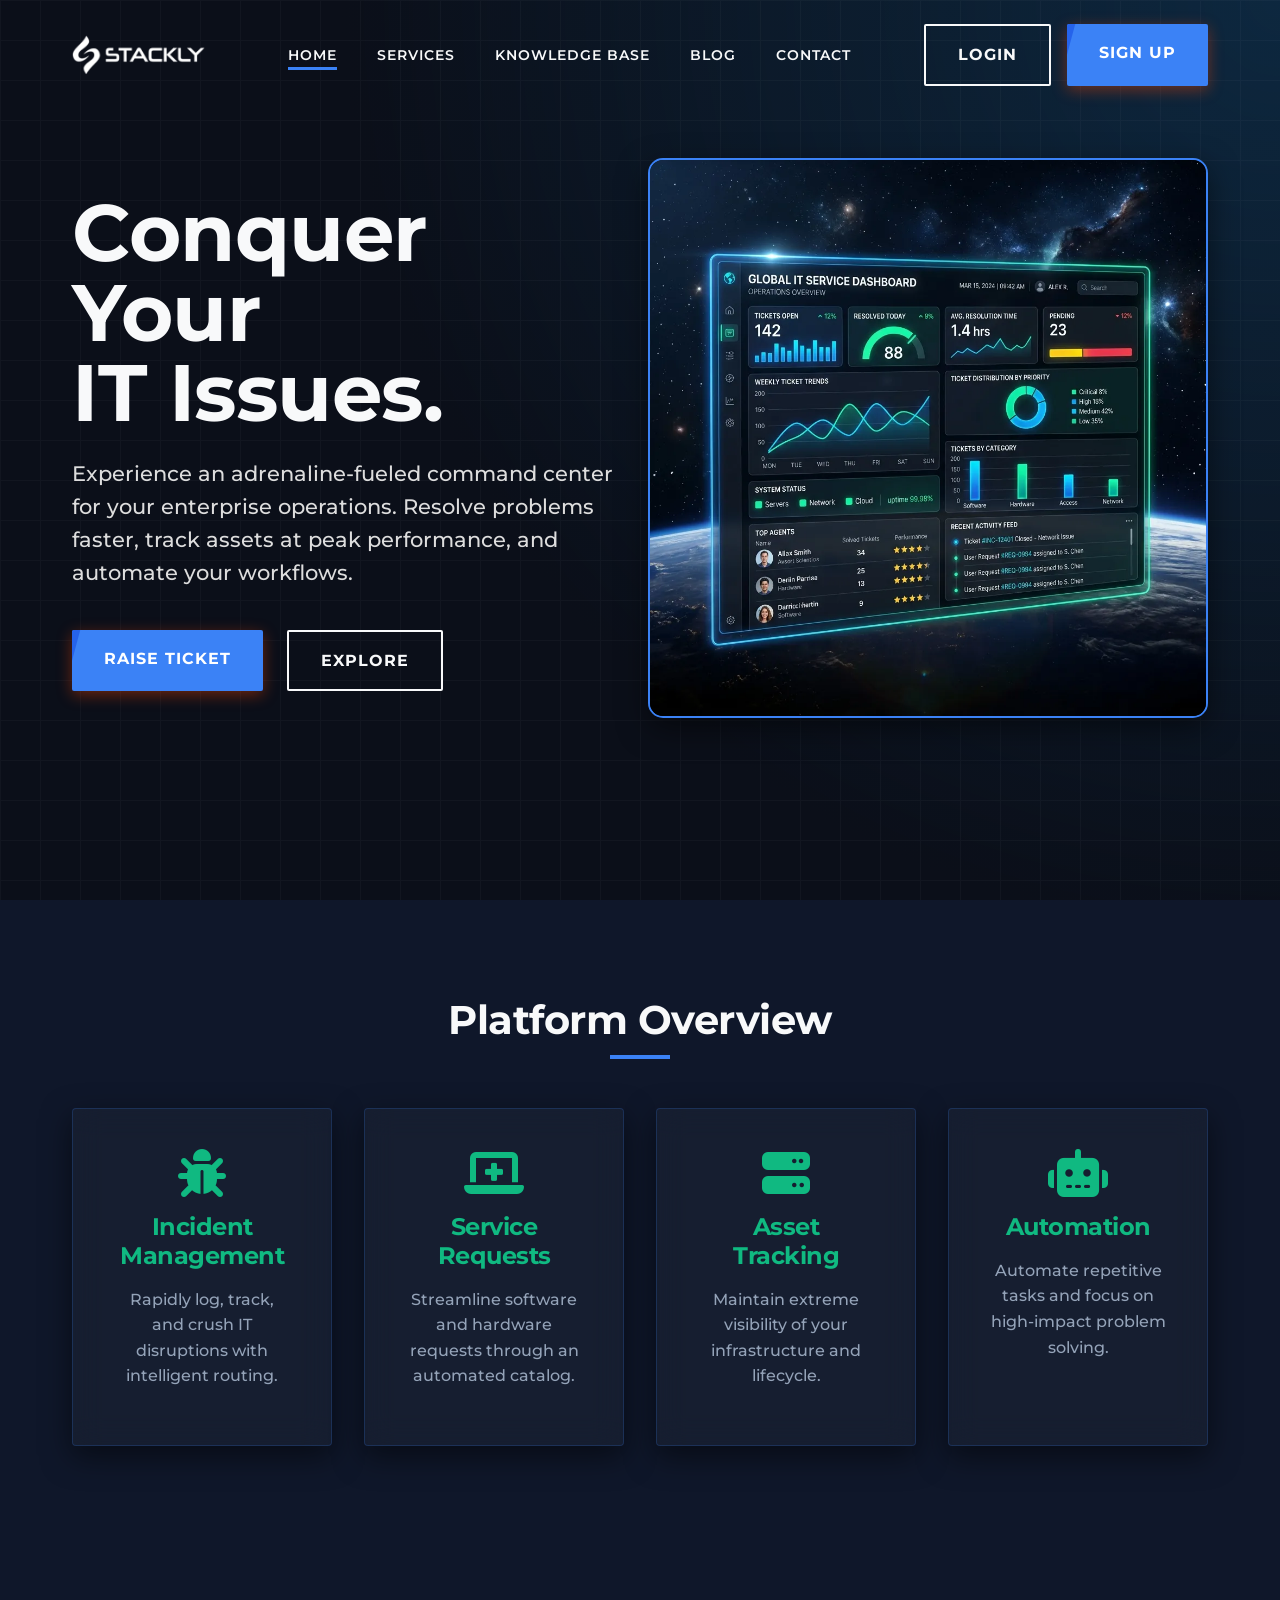
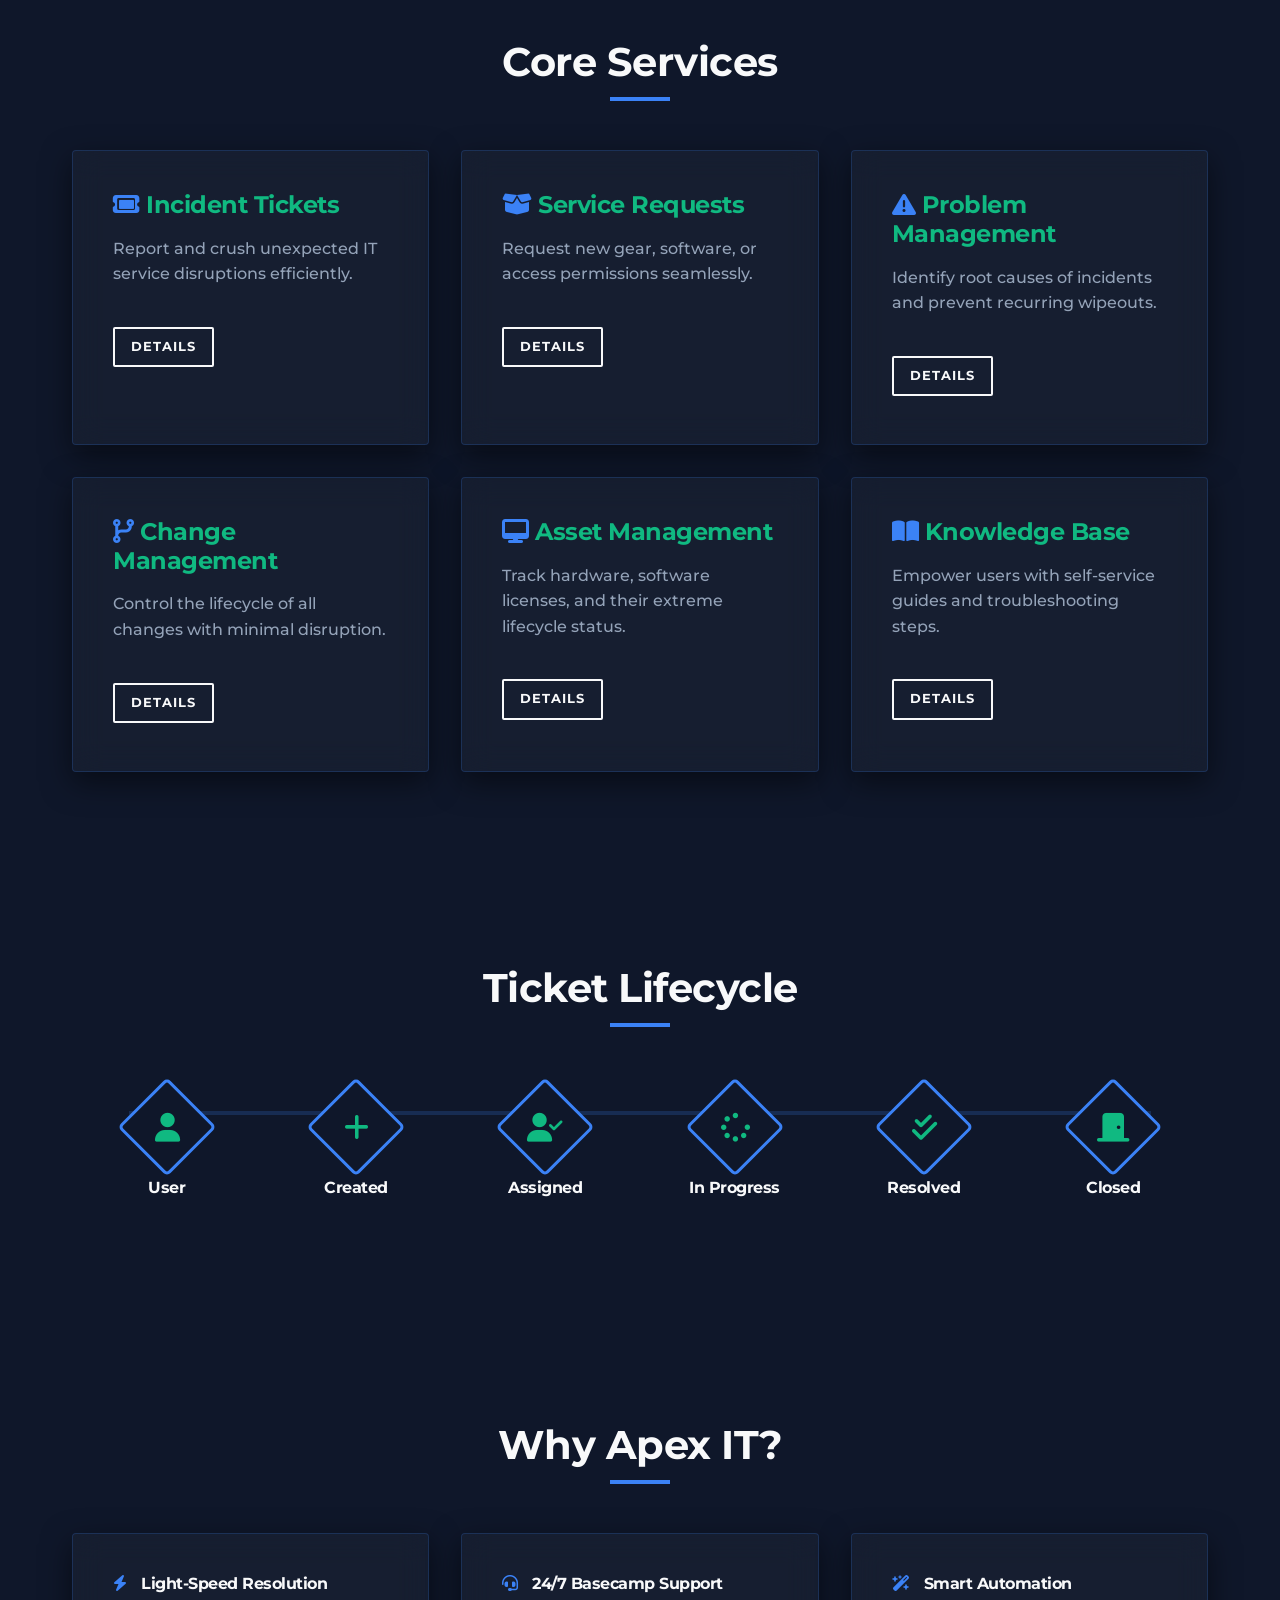
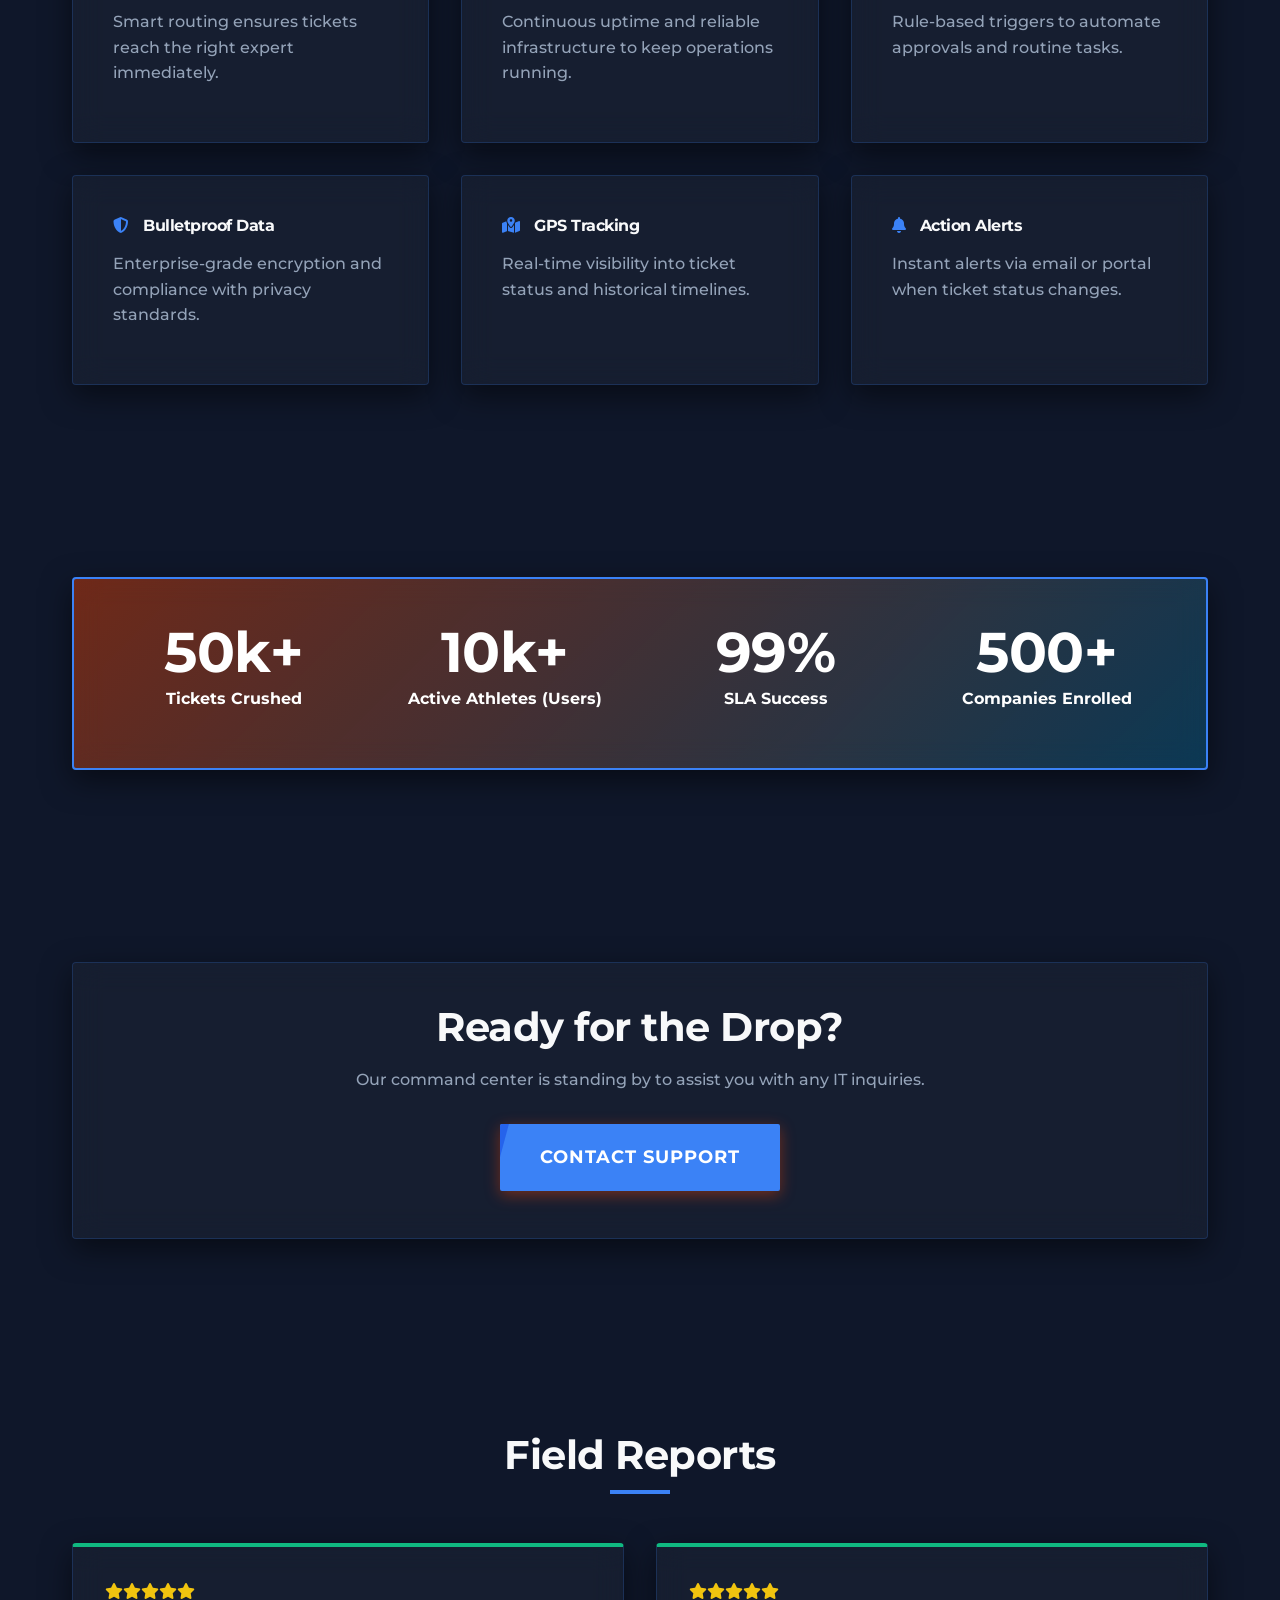
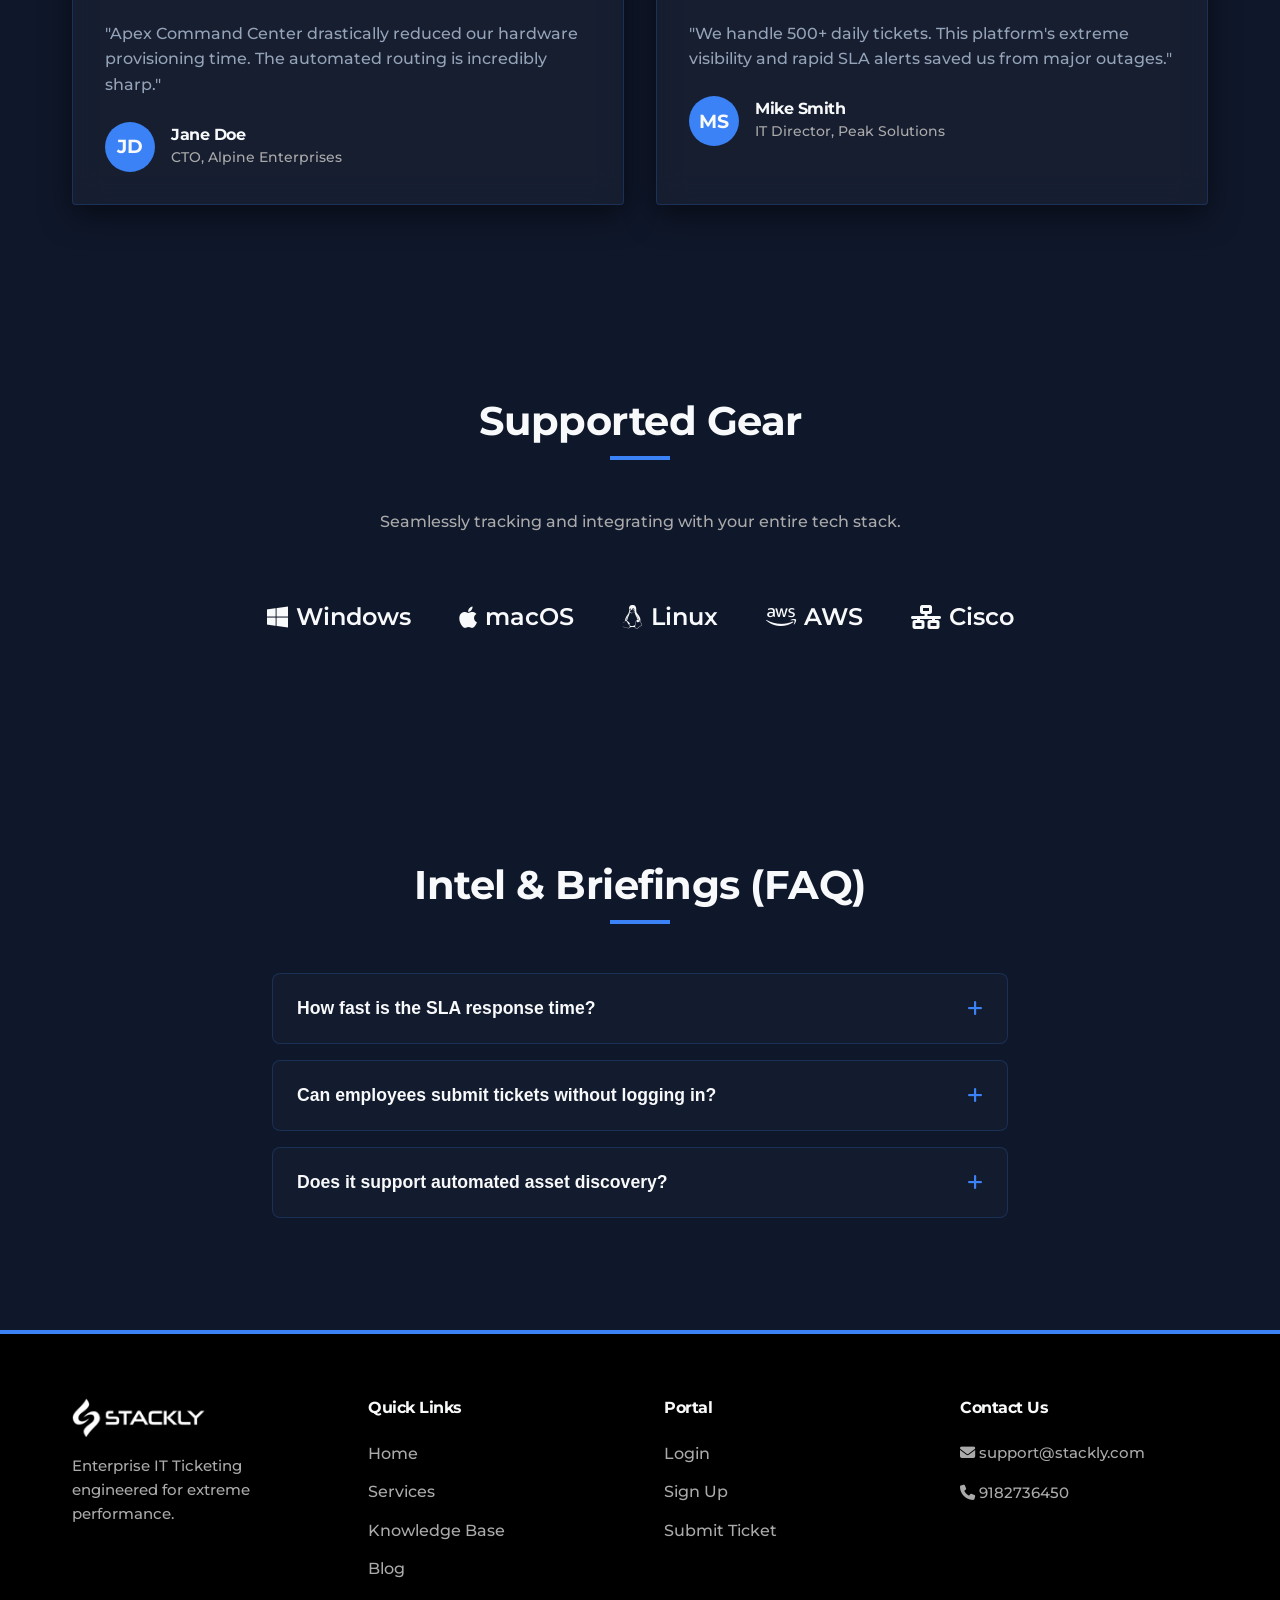
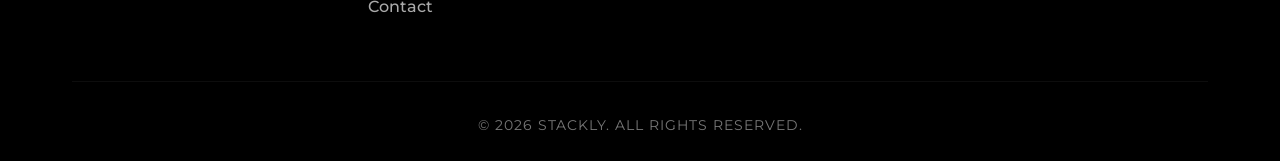
==== commit e6a0ad8d: "Add files via upload" ====
--- a/index.html
+++ b/index.html
@@ -42,14 +42,17 @@
 
   <main>
     <section class="hero" id="home">
-      <div class="container">
-        <div class="hero-content text-center" data-aos="zoom-in-up">
-          <h1>Conquer Your<br>IT Issues.</h1>
-          <p>Experience an adrenaline-fueled command center for your enterprise operations. Resolve problems faster, track assets at peak performance, and automate your workflows.</p>
-          <div class="hero-btns">
+      <div class="container grid-2-col" style="align-items: center;">
+        <div class="hero-content text-left" data-aos="fade-right">
+          <h1 style="text-align: left;">Conquer Your<br>IT Issues.</h1>
+          <p style="text-align: left;">Experience an adrenaline-fueled command center for your enterprise operations. Resolve problems faster, track assets at peak performance, and automate your workflows.</p>
+          <div class="hero-btns" style="justify-content: flex-start;">
             <a href="404.html" class="btn btn-primary">Raise Ticket</a>
             <a href="404.html" class="btn btn-outline">Explore</a>
           </div>
+        </div>
+        <div data-aos="fade-left" style="text-align: center;">
+          <img src="assets/index_hero.webp" alt="Command Center Dashboard" style="max-width: 100%; border-radius: 15px; box-shadow: 0 10px 30px rgba(0, 0, 0, 0.5); border: 2px solid var(--primary-action);">
         </div>
       </div>
     </section>
@@ -345,3 +348,4 @@
 
 
 
+
--- a/css/style.css
+++ b/css/style.css
@@ -531,7 +531,7 @@
 
 .footer-content {
   display: grid;
-  grid-template-columns: repeat(4, 1fr);
+  grid-template-columns: repeat(auto-fit, minmax(200px, 1fr));
   gap: 3rem;
   margin-bottom: 3rem;
 }
